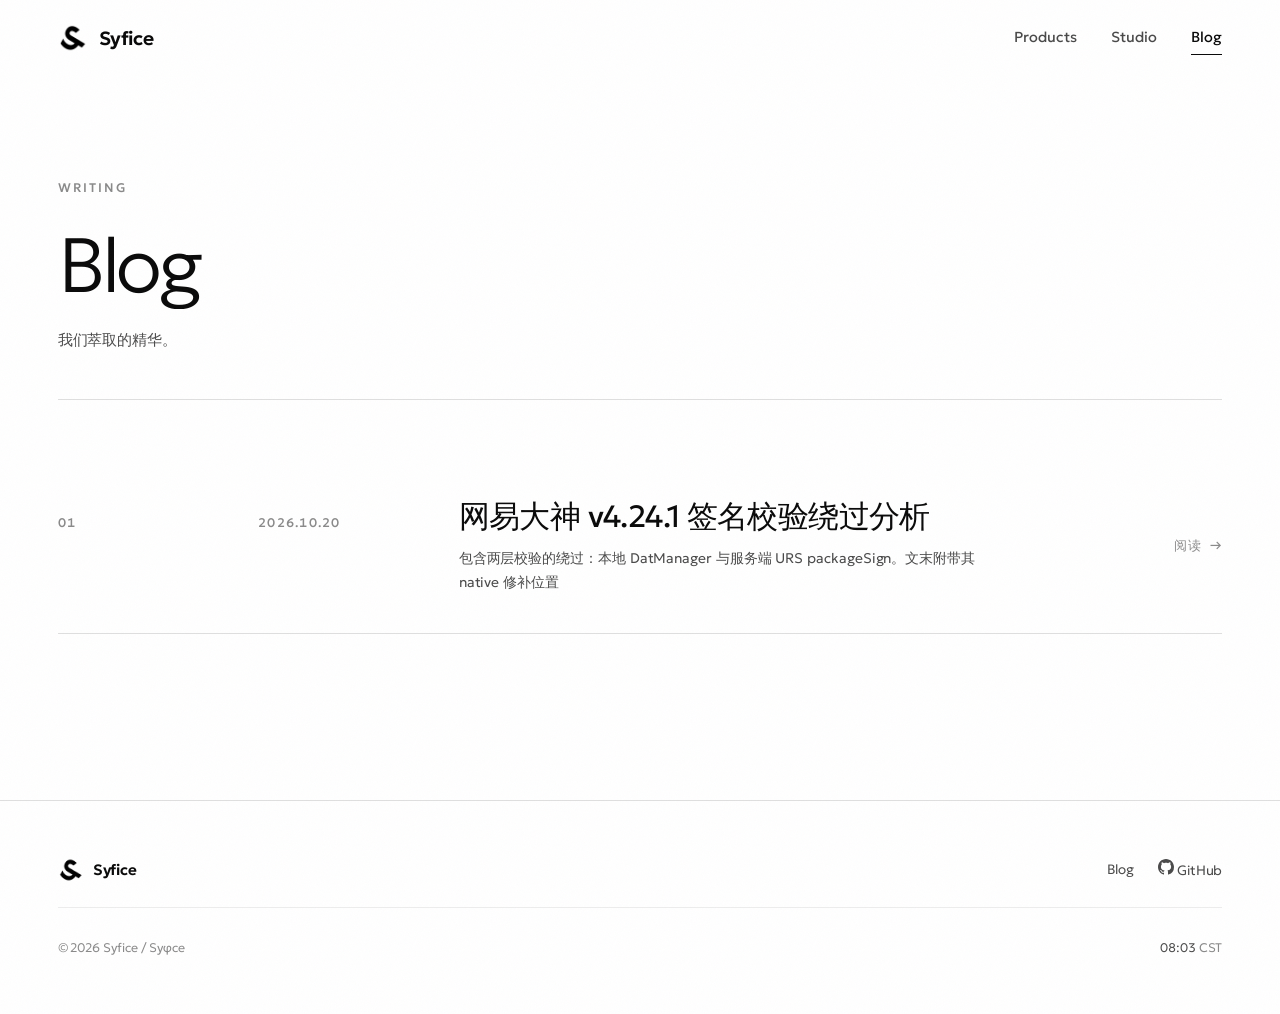
==== blog.html @ 3958f7aa "add blog function and the first passage" ====
<!DOCTYPE html>
<html lang="zh-CN">
<head>
<meta charset="UTF-8">
<meta name="viewport" content="width=device-width, initial-scale=1">
<title>Blog — Syfice</title>
<meta name="description" content="Syfice 的技术笔记：逆向、产品与工程。">
<meta name="theme-color" content="#ffffff">

<meta property="og:type" content="website">
<meta property="og:title" content="Blog — Syfice">
<meta property="og:description" content="Syfice 的技术笔记：逆向、产品与工程。">

<link rel="icon" href="favicon.ico" sizes="any">
<link rel="apple-touch-icon" href="logo.png">
<link rel="preload" as="font" type="font/ttf" href="fonts/Geologica-ExtraLight.ttf" crossorigin>
<link rel="preload" as="font" type="font/ttf" href="fonts/Geologica-Black.ttf" crossorigin>
<link rel="stylesheet" href="style.css">
<script>document.documentElement.classList.add('js');</script>
</head>
<body>

<div class="grain" aria-hidden="true"></div>

<a class="skip" href="#main">跳到主要内容</a>

<!-- ============================ 导航 ============================ -->
<header class="nav" id="nav">
  <div class="nav__inner">
    <a class="brand" href="index.html" aria-label="Syfice">
      <img class="brand__mark" src="logo.png" alt="" width="30" height="30">
      <span class="brand__word">Syfice</span>
    </a>

    <nav class="nav__links" aria-label="导航">
      <a href="index.html#products">Products</a>
      <a href="index.html#studio">Studio</a>
      <a href="blog.html" aria-current="page">Blog</a>
    </nav>

    <button class="burger" id="burger" aria-label="打开菜单" aria-expanded="false" aria-controls="menu">
      <span></span><span></span>
    </button>
  </div>
  <span class="nav__bar" aria-hidden="true"><i id="progress"></i></span>
</header>

<div class="menu" id="menu" hidden>
  <nav class="menu__links" aria-label="移动导航">
    <a href="index.html#products" style="--i:0"><em>01</em>Products</a>
    <a href="index.html#studio" style="--i:1"><em>02</em>Studio</a>
    <a href="blog.html" style="--i:2"><em>03</em>Blog</a>
    <a href="index.html#contact" style="--i:3"><em>04</em>Contact</a>
  </nav>
  <div class="menu__foot">
    <a href="114514">Make binaries flexible</a>
  </div>
</div>

<main id="main">

<!-- ============================ 文章列表 ============================ -->
<section class="section blog-index">
  <div class="wrap">
    <header class="shead">
      <span class="shead__eyebrow" data-reveal>Writing</span>
      <h1 class="shead__title">
        <span class="mask" data-mask><span class="mask__in">Blog</span></span>
      </h1>
      <p class="shead__lede" data-reveal style="--d:1">
        我们萃取的精华。
      </p>
    </header>

    <ol class="posts" id="post-list" aria-label="文章列表"></ol>
    <p class="posts__status" id="post-status" role="status">正在载入文章…</p>

    <noscript>
      <p class="posts__status is-error">文章列表需要 JavaScript 才能加载。</p>
    </noscript>
  </div>
</section>

</main>

<!-- ============================ 页脚 ============================ -->
<footer class="foot">
  <div class="wrap foot__inner">
    <div class="foot__brand">
      <img src="logo.png" alt="" width="26" height="26">
      <span>Syfice</span>
    </div>

    <nav class="foot__nav" aria-label="页脚">
      <a href="blog.html">Blog</a>
      <a href="https://github.com/sy4ce" target="_blank" rel="noopener noreferrer"><svg xmlns="http://www.w3.org/2000/svg" width="16" height="16" fill="currentColor" class="bi bi-github" viewBox="0 0 16 16">
  <path d="M8 0C3.58 0 0 3.58 0 8c0 3.54 2.29 6.53 5.47 7.59.4.07.55-.17.55-.38 0-.19-.01-.82-.01-1.49-2.01.37-2.53-.49-2.69-.94-.09-.23-.48-.94-.82-1.13-.28-.15-.68-.52-.01-.53.63-.01 1.08.58 1.23.82.72 1.21 1.87.87 2.33.66.07-.52.28-.87.51-1.07-1.78-.2-3.64-.89-3.64-3.95 0-.87.31-1.59.82-2.15-.08-.2-.36-1.02.08-2.12 0 0 .67-.21 2.2.82.64-.18 1.32-.27 2-.27s1.36.09 2 .27c1.53-1.04 2.2-.82 2.2-.82.44 1.1.16 1.92.08 2.12.51.56.82 1.27.82 2.15 0 3.07-1.87 3.75-3.65 3.95.29.25.54.73.54 1.48 0 1.07-.01 1.93-.01 2.2 0 .21.15.46.55.38A8.01 8.01 0 0 0 16 8c0-4.42-3.58-8-8-8"/>
</svg> GitHub</a>
    </nav>

    <div class="foot__legal">
      <span>© <span id="year">2026</span> Syfice / Syφce</span>
      <span class="foot__clock"><em id="clock">--:--</em> <span id="clock-zone">CST</span></span>
    </div>
  </div>
</footer>

<script src="script.js"></script>
<script src="blog.js"></script>
</body>
</html>
---- style.css ----
/* ==========================================================================
   Syfice — Software Studio
   Light, Swiss-modernist. Big type, hairline structure, lots of air.
   ========================================================================== */

@font-face { font-family:'Geologica'; src:url('fonts/Geologica-ExtraLight.ttf') format('truetype'); font-weight:200; font-display:swap; }
@font-face { font-family:'Geologica'; src:url('fonts/Geologica-Light.ttf')      format('truetype'); font-weight:300; font-display:swap; }
@font-face { font-family:'Geologica'; src:url('fonts/Geologica-Regular.ttf')    format('truetype'); font-weight:400; font-display:swap; }
@font-face { font-family:'Geologica'; src:url('fonts/Geologica-Medium.ttf')     format('truetype'); font-weight:500; font-display:swap; }
@font-face { font-family:'Geologica'; src:url('fonts/Geologica-SemiBold.ttf')   format('truetype'); font-weight:600; font-display:swap; }
@font-face { font-family:'Geologica'; src:url('fonts/Geologica-Black.ttf')      format('truetype'); font-weight:900; font-display:swap; }

/* ------------------------------- tokens --------------------------------- */
:root{
  /* colour — monochrome, on purpose */
  --paper:      #ffffff;
  --wash:       #f5f5f3;
  --ink:        #0a0a0a;
  --ink-2:      #4a4a4a;
  --ink-3:      #8a8a8a;
  --line:       rgba(10,10,10,.13);
  --line-soft:  rgba(10,10,10,.07);

  /* type
     Latin 走 Geologica（几何无衬线），汉字落到下面的衬线栈 ——
     混排的编辑感就来自这个对比。浏览器按字符逐字回退，不需要额外处理。 */
  --zh: 'Source Han Serif SC', 'Noto Serif SC', 'Songti SC', 'STSong', '华文宋体',
        'SimSun', '宋体', 'MingLiU', 'PMingLiU', serif;
  --sans: 'Geologica', var(--zh);

  /* rhythm */
  --gut:  clamp(20px, 4.5vw, 64px);     /* page gutter   */
  --sec:  clamp(88px, 13vw, 200px);     /* section space */
  --maxw: 1680px;

  /* motion */
  --ease: cubic-bezier(.22,.61,.36,1);
  --ease-out: cubic-bezier(.16,1,.3,1);

  --nav-h: 76px;
}

/* ------------------------------- reset ---------------------------------- */
*,*::before,*::after{ box-sizing:border-box; }
html{ -webkit-text-size-adjust:100%; scroll-behavior:smooth; }
@media (prefers-reduced-motion:reduce){ html{ scroll-behavior:auto; } }

body{
  margin:0;
  background:var(--paper);
  color:var(--ink);
  font-family:var(--sans);
  font-weight:300;
  font-size:clamp(15px,1.05vw,17px);
  line-height:1.6;
  letter-spacing:-.005em;
  /* 让拉丁与汉字之间自动留出气口，汉字标点也不会再顶到行首 */
  text-autospace:normal;
  -webkit-font-smoothing:antialiased;
  -moz-osx-font-smoothing:grayscale;
  overflow-x:hidden;
}
body.is-locked{ overflow:hidden; }

h1,h2,h3,h4,p,figure,dl,dd,ol,ul{ margin:0; padding:0; }
ul,ol{ list-style:none; }
img{ max-width:100%; display:block; }
a{ color:inherit; text-decoration:none; }
button{ font:inherit; color:inherit; background:none; border:0; cursor:pointer; }
em{ font-style:normal; }

::selection{ background:var(--ink); color:var(--paper); }

:focus-visible{ outline:2px solid var(--ink); outline-offset:3px; border-radius:2px; }

.skip{
  position:fixed; top:-100px; left:var(--gut); z-index:999;
  background:var(--ink); color:var(--paper);
  padding:12px 20px; font-size:13px; letter-spacing:.04em;
  transition:top .2s var(--ease);
}
.skip:focus{ top:12px; }

.wrap{
  width:100%; max-width:var(--maxw);
  margin-inline:auto;
  padding-inline:var(--gut);
}

/* --------------------------- masked line reveal --------------------------
   The inner span slides up from under its own clip box. `--mask-pad` buys
   room for descenders, and the matching negative margin gives it back, so
   the padding never moves anything — it is free to be generous.

   The travel has to add the padding back on top of 100%, otherwise the top
   of the span peeks through the padding before the reveal starts.
   `--stagger` / `--delay` are set by whoever owns the group.            */
.mask{
  --mask-pad:.1em;
  display:block; overflow:hidden;
  padding-bottom:var(--mask-pad);
  margin-bottom:calc(var(--mask-pad) * -1);
}
.mask__in{
  display:block;
  transition:transform 1.05s var(--ease-out), opacity .55s var(--ease);
  transition-delay:calc(var(--d,0) * var(--stagger,90ms) + var(--delay,0ms));
}
.js .mask__in{ transform:translateY(calc(100% + var(--mask-pad) + .06em)); opacity:0; }
.mask.is-in .mask__in{ transform:none; opacity:1; }

/* ------------------------------- grain ---------------------------------- */
.grain{
  position:fixed; inset:-50%; z-index:1; pointer-events:none;
  opacity:.028; will-change:transform;
  background-image:url("data:image/svg+xml,%3Csvg xmlns='http://www.w3.org/2000/svg' width='200' height='200'%3E%3Cfilter id='n'%3E%3CfeTurbulence type='fractalNoise' baseFrequency='.85' numOctaves='3'/%3E%3C/filter%3E%3Crect width='200' height='200' filter='url(%23n)'/%3E%3C/svg%3E");
}

/* ============================== NAV ===================================== */
.nav{
  position:fixed; inset:0 0 auto; z-index:100;
  border-bottom:1px solid transparent;
  transition:
    transform    .45s var(--ease),
    background   .45s var(--ease),
    border-color .45s var(--ease),
    backdrop-filter .45s var(--ease);
}
.nav.is-stuck{
  background:rgba(255,255,255,.82);
  backdrop-filter:blur(14px) saturate(1.4);
  -webkit-backdrop-filter:blur(14px) saturate(1.4);
  border-bottom-color:var(--line);
}
.nav.is-hidden{ transform:translateY(-101%); }

/* 阅读进度：一条压在导航下边线上的发丝 */
.nav__bar{
  position:absolute; left:0; right:0; bottom:-1px; height:1px;
  overflow:hidden; pointer-events:none;
}
.nav__bar i{
  display:block; width:100%; height:100%;
  background:var(--ink);
  transform:scaleX(0); transform-origin:left;
}

.nav__inner{
  max-width:var(--maxw); margin-inline:auto;
  padding:0 var(--gut);
  height:var(--nav-h);
  display:flex; align-items:center; gap:40px;
}

.brand{ display:flex; align-items:center; gap:11px; margin-right:auto; }
.brand__mark{ width:30px; height:30px; object-fit:contain; transition:transform .6s var(--ease-out); }
.brand:hover .brand__mark{ transform:rotate(-8deg) scale(1.06); }
.brand__word{
  font-weight:600; font-size:19px; letter-spacing:-.02em;
}

.nav__links{ display:flex; gap:34px; }
.nav__links a{
  position:relative; font-size:14.5px; font-weight:400; letter-spacing:.005em;
  color:var(--ink-2); transition:color .3s var(--ease);
}
.nav__links a::after{
  content:''; position:absolute; left:0; bottom:-5px; height:1px; width:100%;
  background:var(--ink); transform:scaleX(0); transform-origin:right;
  transition:transform .45s var(--ease-out);
}
.nav__links a:hover{ color:var(--ink); }
.nav__links a:hover::after{ transform:scaleX(1); transform-origin:left; }
.nav__links a[aria-current="page"]{ color:var(--ink); }
.nav__links a[aria-current="page"]::after{ transform:scaleX(1); transform-origin:left; }

.nav__end{ display:flex; align-items:center; gap:16px; }

.burger{ display:none; width:30px; height:30px; position:relative; }
.burger span{
  position:absolute; left:5px; width:20px; height:1.5px; background:var(--ink);
  transition:transform .4s var(--ease-out), opacity .3s var(--ease);
}
.burger span:nth-child(1){ top:12px; }
.burger span:nth-child(2){ top:18px; }
.burger[aria-expanded="true"] span:nth-child(1){ transform:translateY(3px) rotate(45deg); }
.burger[aria-expanded="true"] span:nth-child(2){ transform:translateY(-3px) rotate(-45deg); }

/* ============================== BUTTONS ================================= */
.btn{
  position:relative; display:inline-flex; align-items:center; justify-content:center;
  padding:14px 28px; border:1px solid var(--ink); border-radius:999px;
  font-size:14px; font-weight:500; letter-spacing:.01em; line-height:1;
  overflow:hidden; isolation:isolate; white-space:nowrap;
  transition:color .45s var(--ease), transform .35s var(--ease-out);
}
.btn span{ position:relative; z-index:2; }
.btn::before{
  content:''; position:absolute; inset:0; z-index:1;
  background:var(--ink);
  transform:translateY(101%); border-radius:inherit;
  transition:transform .5s var(--ease-out);
}
.btn:hover{ color:var(--paper); }
.btn:hover::before{ transform:translateY(0); }

.btn--solid{ background:var(--ink); color:var(--paper); }
.btn--solid::before{ background:var(--paper); }
.btn--solid:hover{ color:var(--ink); }

.btn--ghost{ border-color:var(--line); color:var(--ink-2); }
.btn--ghost:hover{ border-color:var(--ink); }

.btn--sm{ padding:10px 20px; font-size:13px; }
.btn--lg{ padding:20px 38px; font-size:15.5px; }

/* ============================== HERO ==================================== */
.hero{
  position:relative; min-height:100svh;
  display:flex; flex-direction:column; justify-content:flex-end;
  padding-top:calc(var(--nav-h) + 4vh); padding-bottom:clamp(28px,5vh,56px);
  overflow:hidden;
}
.hero__grid{
  position:absolute; inset:0; z-index:0; pointer-events:none;
  max-width:var(--maxw); margin-inline:auto; padding-inline:var(--gut);
  display:grid; grid-template-columns:repeat(5,1fr); gap:0;
}
.hero__grid span{ border-left:1px solid var(--line-soft); }
.hero__grid span:last-child{ border-right:1px solid var(--line-soft); }

.hero__inner{ position:relative; z-index:2; width:100%; }

.hero__est{
  display:block;
  font-size:12.5px; font-weight:500; letter-spacing:.16em; text-transform:uppercase;
  color:var(--ink-3);
  margin-bottom:clamp(24px,4vh,56px);
}

.hero__title{
  font-size:clamp(52px,11.2vw,206px);
  line-height:.9;
  letter-spacing:-.045em;
  font-weight:200;
  margin-bottom:clamp(32px,5vh,64px);
}
/* each line is its own mask; the inner span slides up from under it */
.hero__title{ --stagger:110ms; --delay:120ms; }
.hero__title .mask{ --mask-pad:.075em; }
.hero__title .mask__in{ transition-duration:1.15s, .6s; }
.hero__title em{ font-weight:900; letter-spacing:-.05em; display:inline-block; }

.hero__lede{
  max-width:34ch;
  padding-top:clamp(22px,3.5vh,40px);
  border-top:1px solid var(--line);
  font-size:clamp(15px,1.15vw,18px);
  color:var(--ink-2); line-height:1.7;
}

/* ============================ SECTIONS ================================== */
.section{ padding-block:var(--sec); position:relative; }
.section--wash{ background:var(--wash); border-block:1px solid var(--line); }

/* 只有一条分隔线：shead 的 border-bottom 就是列表的开场线，
   .prods 不再重复画一条（两条线隔 80px 干瞪眼是最常见的排版事故） */
.shead{
  padding-bottom:clamp(28px,3.6vw,48px);
  border-bottom:1px solid var(--line);
  margin-bottom:clamp(36px,4.6vw,72px);
}
.shead__title{
  font-size:clamp(38px,6vw,104px);
  font-weight:200; line-height:.94; letter-spacing:-.04em;
  text-wrap:balance;
}
.shead__title .mask{ --mask-pad:.1em; }

/* ============================== PRODUCTS ================================ */
/* 六列定宽：列位置由模板决定，不再由内容决定。
   之前 acts 是 auto 列，两个按钮的行会把「描述」整列往左推 39px，
   于是第 04/05 行的描述跟别行对不齐。现在每列都是 1fr，纹丝不动。 */
.prod{
  position:relative;
  display:grid;
  grid-template-columns:repeat(6, minmax(0, 1fr));
  gap:clamp(16px,3vw,56px);
  align-items:baseline;               /* 名称与描述共享首行基线 */
  padding:clamp(22px,2.6vw,34px) 0;
  border-bottom:1px solid var(--line);
}
.prod__num  { grid-column:1 / 2; }
.prod__name { grid-column:2 / 4; }
.prod__meta { grid-column:4 / 6; }
.prod__acts { grid-column:6 / 7; align-self:center; justify-content:flex-end; }

/* 悬停时把行底那条发丝线描成实墨色 —— 比整行变色克制，也更像印刷品 */
.prod::after{
  content:''; position:absolute; left:0; right:0; bottom:-1px; height:1px;
  background:var(--ink);
  transform:scaleX(0); transform-origin:left;
  transition:transform .65s var(--ease-out);
}
.prod:hover::after{ transform:scaleX(1); }

.prod__num{
  font-size:12.5px; font-weight:500; letter-spacing:.14em; color:var(--ink-3);
  font-variant-numeric:tabular-nums;
  transition:color .4s var(--ease);
}
.prod:hover .prod__num{ color:var(--ink); }
.prod__name{
  font-size:clamp(21px,2.5vw,38px);
  font-weight:400; letter-spacing:-.03em; line-height:1.1;
  transition:transform .5s var(--ease-out);
}
.prod:hover .prod__name{ transform:translateX(.12em); }
/* .prod__meta 本身没有样式，只是把「描述 + 技术栈标签」捆成网格的第四列 */
.prod__desc{
  font-size:clamp(14px,1vw,16px); color:var(--ink-2);
  line-height:1.75;                    /* 汉字比拉丁需要更松的行距 */
  text-wrap:pretty;
}
.prod__stack{
  display:flex; flex-wrap:wrap; gap:6px;
  margin-top:11px;
}
.prod__stack li{
  padding:3px 10px 4px;
  border-radius:999px;
  background:var(--wash);
  font-size:11.5px; font-weight:400;
  letter-spacing:.06em; line-height:1.5;
  color:var(--ink-3);
  transition:background .3s var(--ease), color .3s var(--ease);
}
.prod:hover .prod__stack li{ background:var(--line-soft); color:var(--ink-2); }
.prod__acts{ display:flex; gap:8px; }

/* ============================ STUDIO ==================================== */
.studio{
  display:grid; grid-template-columns:minmax(0,1fr) minmax(0,1.05fr);
  gap:clamp(32px,7vw,120px); align-items:start;
}
.studio__col--body{ padding-top:.6em; }
/* 汉字是全角，负字距会让字符粘连；行高也要比拉丁松，否则上下行顶在一起 */
/* 不设 text-wrap:balance —— 它按行长均衡断行，会把 "leads to" 拆开，
   反而读不通。默认的「尽量填满再断」在这里是对的。 */
.studio__title{
  font-size:clamp(36px,5.2vw,86px);
  font-weight:400; line-height:1.16; letter-spacing:0; margin-top:.25em;
}
/* 整块一起上滑：标题会折行，逐行切分反而会写死断行位置 */
.studio__title .mask{ --mask-pad:.22em; }
.studio__lede{
  font-size:clamp(17px,1.5vw,23px); font-weight:400; line-height:1.7;
  letter-spacing:0; color:var(--ink);
  text-wrap:pretty;
}
.studio__body{
  margin-top:clamp(20px,2.4vw,32px);
  font-size:clamp(14.5px,1.05vw,16.5px); color:var(--ink-2); line-height:1.75;
  max-width:56ch;
  text-wrap:pretty;
}
/* 落款不该靠三个 <br> 撑开，那是缩进不是排版 */
.studio__sign{
  margin-top:clamp(30px,3.6vw,48px);
  padding-top:clamp(16px,1.9vw,24px);
  border-top:1px solid var(--line);
  max-width:56ch;
  font-size:12.5px; font-weight:500; letter-spacing:.14em; text-transform:uppercase;
  color:var(--ink-3);
}

/* ============================ CONTACT =================================== */
.contact{
  padding-block:clamp(88px,13vw,190px);
  border-top:1px solid var(--line);
}
.contact__mail{
  position:relative; display:inline-block;
  font-size:clamp(26px,6.6vw,120px);
  font-weight:200; letter-spacing:-.045em; line-height:1.05;
  overflow-wrap:anywhere;
}
/* 磁吸作用在内层 span 上：外层锚点留着做入场位移，
   两者抢同一个 transform 的话，先到的那个会输 */
.contact__mail span{
  display:inline-block;
  transition:transform .7s var(--ease-out);
}
.contact__mail::after{
  content:''; position:absolute; left:0; bottom:.04em;
  width:100%; height:2px; background:var(--ink);
  transform:scaleX(0); transform-origin:left;
  transition:transform .7s var(--ease-out);
}
.contact__mail:hover::after{ transform:scaleX(1); }

/* ============================= FOOTER =================================== */
.foot{
  border-top:1px solid var(--line);
  padding-block:clamp(36px,4.5vw,56px);
  font-size:13.5px; color:var(--ink-2);
}
.foot__inner{
  display:grid;
  grid-template-columns:1fr auto;
  align-items:center;
  gap:24px 48px;
}
.foot__brand{ display:flex; align-items:center; gap:9px; font-weight:600; color:var(--ink); font-size:15px; }
.foot__brand img{ width:26px; height:26px; object-fit:contain; }

.foot__nav{ display:flex; gap:24px; }
.foot__nav a{ position:relative; transition:color .3s var(--ease); }
.foot__nav a:hover{ color:var(--ink); }

.foot__legal{
  grid-column:1 / -1;
  display:flex; justify-content:space-between; gap:20px; flex-wrap:wrap;
  padding-top:clamp(20px,2.4vw,30px);
  border-top:1px solid var(--line-soft);
  font-size:12.5px; color:var(--ink-3);
}
.foot__clock em{ font-variant-numeric:tabular-nums; color:var(--ink-2); }

/* ============================== BLOG ==================================== */
/* 列表页首屏要给固定导航让出位置，同时保留刊头式的大留白 */
.blog-index{
  padding-top:calc(var(--nav-h) + clamp(56px,8vw,120px));
}

.shead__eyebrow{
  display:block;
  margin-bottom:clamp(18px,2.4vw,32px);
  font-size:12.5px; font-weight:500; letter-spacing:.16em; text-transform:uppercase;
  color:var(--ink-3);
}
.shead__lede{
  max-width:46ch;
  margin-top:clamp(18px,2vw,28px);
  font-size:clamp(15px,1.1vw,17px); line-height:1.75;
  color:var(--ink-2);
  text-wrap:pretty;
}
.shead--split{
  display:flex; align-items:flex-end; justify-content:space-between;
  gap:20px 40px; flex-wrap:wrap;
}
.blog-teaser__all{ margin-bottom:.35em; }

/* --- 文章列表 ------------------------------------------------------------ */
.postrow{ position:relative; border-bottom:1px solid var(--line); }
.postrow::after{
  content:''; position:absolute; left:0; right:0; bottom:-1px; height:1px;
  background:var(--ink);
  transform:scaleX(0); transform-origin:left;
  transition:transform .65s var(--ease-out);
}
.postrow:hover::after{ transform:scaleX(1); }

.postrow__link{
  display:grid;
  grid-template-columns:repeat(6,minmax(0,1fr));
  gap:clamp(16px,3vw,56px);
  align-items:baseline;
  padding:clamp(24px,3vw,40px) 0;
}
.postrow__num{
  grid-column:1 / 2;
  font-size:12.5px; font-weight:500; letter-spacing:.14em; color:var(--ink-3);
  font-variant-numeric:tabular-nums;
  transition:color .4s var(--ease);
}
.postrow__date{
  grid-column:2 / 3;
  font-size:12.5px; font-weight:500; letter-spacing:.1em; color:var(--ink-3);
  font-variant-numeric:tabular-nums; white-space:nowrap;
}
.postrow__body{ grid-column:3 / 6; min-width:0; }
.postrow__title{
  display:block;
  font-size:clamp(21px,2.4vw,36px);
  font-weight:400; line-height:1.24; letter-spacing:-.02em;
  transition:transform .5s var(--ease-out);
}
.postrow__desc{
  display:block; margin-top:10px; max-width:58ch;
  font-size:clamp(14px,1vw,16px); line-height:1.75; color:var(--ink-2);
  text-wrap:pretty;
}
.postrow__go{
  grid-column:6 / 7; justify-self:end; align-self:center;
  font-size:12.5px; font-weight:500; letter-spacing:.1em;
  color:var(--ink-3); white-space:nowrap;
  transition:color .3s var(--ease), transform .5s var(--ease-out);
}
.postrow__go::after{ content:'\2192'; margin-left:8px; display:inline-block; }
.postrow:hover .postrow__num{ color:var(--ink); }
.postrow:hover .postrow__title{ transform:translateX(.12em); }
.postrow:hover .postrow__go{ color:var(--ink); transform:translateX(4px); }

.posts__status,
.post__status{
  margin-top:clamp(24px,3vw,40px);
  font-size:14px; line-height:1.75; color:var(--ink-3);
}
.posts__status.is-error,
.post__status.is-error{ color:var(--ink); }

/* --- 文章页 -------------------------------------------------------------- */
.post{
  padding-top:calc(var(--nav-h) + clamp(40px,6.5vw,96px));
  padding-bottom:var(--sec);
}
.post__inner{ max-width:52rem; margin-inline:auto; }

.post__back{
  display:inline-flex; align-items:center; gap:9px;
  font-size:13px; color:var(--ink-2); letter-spacing:.03em;
}
.post__back span{ transition:transform .4s var(--ease-out); }
.post__back:hover{ color:var(--ink); }
.post__back:hover span{ transform:translateX(-4px); }

.post__head{
  margin-top:clamp(28px,4vw,52px);
  padding-bottom:clamp(28px,3.6vw,44px);
  border-bottom:1px solid var(--line);
}
.post__meta{
  display:flex; flex-wrap:wrap; align-items:center; gap:8px 14px;
  font-size:12.5px; font-weight:500; letter-spacing:.12em; text-transform:uppercase;
  color:var(--ink-3);
  font-variant-numeric:tabular-nums;
}
.post__dot{ color:var(--ink-3); }
.post__title{
  margin-top:clamp(16px,2vw,26px);
  font-size:clamp(30px,4.2vw,56px);
  font-weight:300; line-height:1.22; letter-spacing:-.015em;
  text-wrap:balance;
}
.post__desc{
  margin-top:clamp(14px,1.8vw,22px);
  max-width:58ch;
  font-size:clamp(15px,1.15vw,18px); line-height:1.75;
  color:var(--ink-2); text-wrap:pretty;
}

.post__body{ padding-top:clamp(32px,4vw,52px); }
.js .post__body{
  opacity:0; transform:translateY(18px);
  transition:opacity .9s var(--ease-out), transform .9s var(--ease-out);
}
.js .post__body.is-in{ opacity:1; transform:none; }

.post__foot{
  margin-top:clamp(48px,7vw,96px);
  padding-top:clamp(20px,2.4vw,28px);
  border-top:1px solid var(--line);
}

/* --- Markdown 正文 ------------------------------------------------------- */
.prose{
  font-size:clamp(15.5px,1.08vw,17px);
  line-height:1.9;
  color:var(--ink);
  overflow-wrap:break-word;
}
.prose > :first-child{ margin-top:0; }
.prose p,
.prose ul,
.prose ol,
.prose blockquote,
.prose pre,
.prose figure,
.prose hr{ margin-top:1.35em; }
.prose h1,
.prose h2,
.prose h3,
.prose h4{
  margin-top:2.1em; line-height:1.4; font-weight:500;
  scroll-margin-top:calc(var(--nav-h) + 24px);
}
.prose h1,
.prose h2{
  padding-top:clamp(20px,2.4vw,30px);
  border-top:1px solid var(--line);
  font-size:clamp(23px,2.4vw,30px);
  letter-spacing:-.02em;
}
.prose h3{ font-size:clamp(18px,1.6vw,21px); }
.prose h4{ font-size:1.02em; font-weight:600; }
.prose p{ text-wrap:pretty; }

.prose a{
  text-decoration:underline; text-underline-offset:.2em;
  text-decoration-thickness:1px; text-decoration-color:var(--ink-3);
  transition:text-decoration-color .3s var(--ease);
}
.prose a:hover{ text-decoration-color:var(--ink); }
.prose strong{ font-weight:600; }
.prose em{ font-style:italic; }

.prose ul,
.prose ol{ padding-left:1.4em; }
.prose ul{ list-style:disc; }
.prose ol{ list-style:decimal; }
.prose li{ margin-top:.35em; }
.prose li::marker{ color:var(--ink-3); }
.prose li > ul,
.prose li > ol{ margin-top:.35em; }

.prose hr{
  border:0; border-top:1px solid var(--line);
  margin-block:2.6em;
}
.prose blockquote{
  padding:2px 0 2px 20px;
  border-left:2px solid var(--ink);
  color:var(--ink-2);
}
.prose blockquote p{ margin-top:.7em; }
.prose blockquote p:first-child{ margin-top:0; }

.prose code{
  font-family:ui-monospace,SFMono-Regular,'SF Mono',Menlo,Consolas,'Cascadia Mono','Liberation Mono',monospace;
  font-size:.88em;
  background:var(--wash);
  border-radius:3px;
  padding:.16em .42em;
  overflow-wrap:anywhere;
}
.prose pre{
  margin-top:1.6em;
  padding:42px 22px 20px;
  background:#0d0d0d; color:#e9e9e7;
  border-radius:3px;
  overflow:auto;
  line-height:1.65;
  -webkit-overflow-scrolling:touch;
}
.prose pre code{
  font-size:.86em;
  background:none; padding:0; border-radius:0;
  overflow-wrap:normal;
}

/* pre 外面套一层，复制按钮才能固定在右上角而不随横向滚动跑掉 */
.prose__code{ position:relative; margin-top:1.6em; }
.prose__code pre{ margin-top:0; }
.codecopy{
  position:absolute; top:10px; right:12px;
  padding:7px 13px;
  border:1px solid rgba(255,255,255,.22);
  border-radius:999px;
  background:rgba(255,255,255,.05);
  color:rgba(255,255,255,.62);
  font:500 11px/1 var(--sans); letter-spacing:.08em;
  -webkit-backdrop-filter:blur(6px);
  backdrop-filter:blur(6px);
  opacity:0;
  transition:opacity .3s var(--ease), color .3s var(--ease), border-color .3s var(--ease);
}
.prose__code:hover .codecopy,
.codecopy:focus-visible{ opacity:1; }
.codecopy:hover{ color:#fff; border-color:rgba(255,255,255,.6); }
.codecopy.is-done{ opacity:1; color:#fff; border-color:#fff; }

.prose__scroll{
  margin-top:1.6em;
  overflow-x:auto;
  -webkit-overflow-scrolling:touch;
}
.prose__scroll table{ margin-top:0; }
.prose table{
  width:100%; border-collapse:collapse;
  font-size:.92em; line-height:1.6;
}
.prose th{
  padding:10px 14px; text-align:left; font-weight:600; white-space:nowrap;
  border-bottom:1px solid var(--ink);
}
.prose td{
  padding:10px 14px; vertical-align:top;
  border-bottom:1px solid var(--line);
}
.prose tbody tr:last-child td{ border-bottom:0; }

.prose img{
  margin-block:1.8em;
  border:1px solid var(--line);
  height:auto;
}
.prose figure img{ margin-block:0; }

@media (hover:none){
  .codecopy{ opacity:1; }
}

@media (max-width:1199px){
  .postrow__link{
    grid-template-columns:minmax(0,1fr) auto;
    row-gap:12px;
  }
  .postrow__num{ grid-area:1 / 1; }
  .postrow__date{ grid-area:1 / 2; justify-self:end; }
  .postrow__body{ grid-area:2 / 1 / 3 / 3; }
  .postrow__go{ display:none; }
}

@media (max-width:760px){
  .blog-index{ padding-top:calc(var(--nav-h) + 48px); }
  .post{ padding-top:calc(var(--nav-h) + 36px); }
  .post__title{ font-size:clamp(26px,8vw,36px); }

  /* 表格宁可横向滚动，也别把每格挤成一行两个字 */
  .prose__scroll table{ min-width:34rem; }
}

@media (prefers-reduced-motion:reduce){
  .js .post__body{ opacity:1; transform:none; transition:none; }
}

/* ============================ MENU (mobile) ============================= */
.menu{
  position:fixed; inset:0; z-index:99;
  background:var(--paper);
  display:flex; flex-direction:column; justify-content:center;
  padding:var(--nav-h) var(--gut) 40px;
  opacity:0; visibility:hidden;
  transition:opacity .45s var(--ease), visibility .45s;
}
.menu.is-open{ opacity:1; visibility:visible; }
.menu__links{ display:flex; flex-direction:column; }
.menu__links a{
  position:relative;
  display:flex; align-items:baseline; gap:18px;
  font-size:clamp(34px,10vw,60px); font-weight:300; letter-spacing:-.035em;
  padding:14px 0; border-bottom:1px solid transparent;
  opacity:0; transform:translateY(22px);
  transition:opacity .5s var(--ease-out), transform .5s var(--ease-out), color .3s;
}
/* 分隔线跟着文字一起从左边画出来，比直接淡入有意思 */
.menu__links a::after{
  content:''; position:absolute; left:0; right:0; bottom:-1px; height:1px;
  background:var(--line);
  transform:scaleX(0); transform-origin:left;
  transition:transform .75s var(--ease-out);
}
.menu.is-open .menu__links a{ opacity:1; transform:none; }
.menu.is-open .menu__links a:nth-child(1){ transition-delay:.06s }
.menu.is-open .menu__links a:nth-child(2){ transition-delay:.12s }
.menu.is-open .menu__links a:nth-child(3){ transition-delay:.18s }
.menu.is-open .menu__links a:nth-child(4){ transition-delay:.24s }
.menu.is-open .menu__links a:nth-child(5){ transition-delay:.30s }
.menu.is-open .menu__links a::after{
  transform:scaleX(1);
  transition-delay:calc(.14s + var(--i,0) * .06s);
}
.menu__links em{ font-size:12.5px; font-weight:500; letter-spacing:.14em; color:var(--ink-3); }
.menu__foot{ margin-top:auto; padding-top:40px; font-size:14px; color:var(--ink-2); }

/* ============================ REVEAL ==================================== */
/* Scoped to .js so the page stays fully readable with scripting off. */
[data-reveal]{
  transition:opacity .9s var(--ease-out), transform .9s var(--ease-out);
  transition-delay:calc(var(--d,0) * 90ms);
}
.js [data-reveal]{ opacity:0; transform:translateY(26px); }
[data-reveal].is-in{ opacity:1; transform:none; }

@media (prefers-reduced-motion:reduce){
  [data-reveal], .mask__in{
    opacity:1 !important; transform:none !important; transition:none !important;
  }
  *{ transition-duration:.01ms !important; animation-duration:.01ms !important; }
}

/* ============================ RESPONSIVE ================================ */
@media (max-width:1024px){
  .studio{ grid-template-columns:1fr; }
}

/* 六列在 1200px 以下就装不下两个按钮了：每列只剩不到 152px，
   而 .btn 有 overflow:hidden，min-width:auto 会退化成 0 —— 按钮不会换行，
   只会把「网站」「源码」挤在一起并把字裁掉。所以这个区间换成
   「序号 + 名称 + 操作」一行、描述另起一行铺满。 */
@media (min-width:761px) and (max-width:1199px){
  .prod{
    grid-template-columns:auto minmax(0,1fr) auto;
    row-gap:14px;
  }
  .prod__num  { grid-area:1 / 1; }
  .prod__name { grid-area:1 / 2; }
  .prod__acts { grid-area:1 / 3; align-self:center; }
  .prod__meta { grid-area:2 / 2 / 3 / 4; max-width:58ch; }
}

@media (max-width:760px){
  :root{ --nav-h:64px; }
  .nav__links{ display:none; }
  .burger{ display:block; }

  .hero{ min-height:auto; padding-top:calc(var(--nav-h) + 18vh); padding-bottom:64px; }
  .hero__grid{ grid-template-columns:repeat(3,1fr); }
  .hero__grid span:nth-child(n+4){ display:none; }

  /* 产品行折成两列：序号靠左，名称/描述/按钮依次排到右侧 */
  .prod{
    grid-template-columns:auto minmax(0,1fr);
    row-gap:10px;
  }
  .prod__num{ grid-column:1 / 2; }
  .prod__name, .prod__meta, .prod__acts{ grid-column:2 / -1; }
  .prod__acts{
    align-self:auto; justify-content:flex-start;
    margin-top:6px;
  }

  .foot__inner{ grid-template-columns:1fr; }
  .foot__nav{ flex-wrap:wrap; gap:16px 24px; }
}

@media (max-width:420px){
  .brand__word{ display:none; }
}
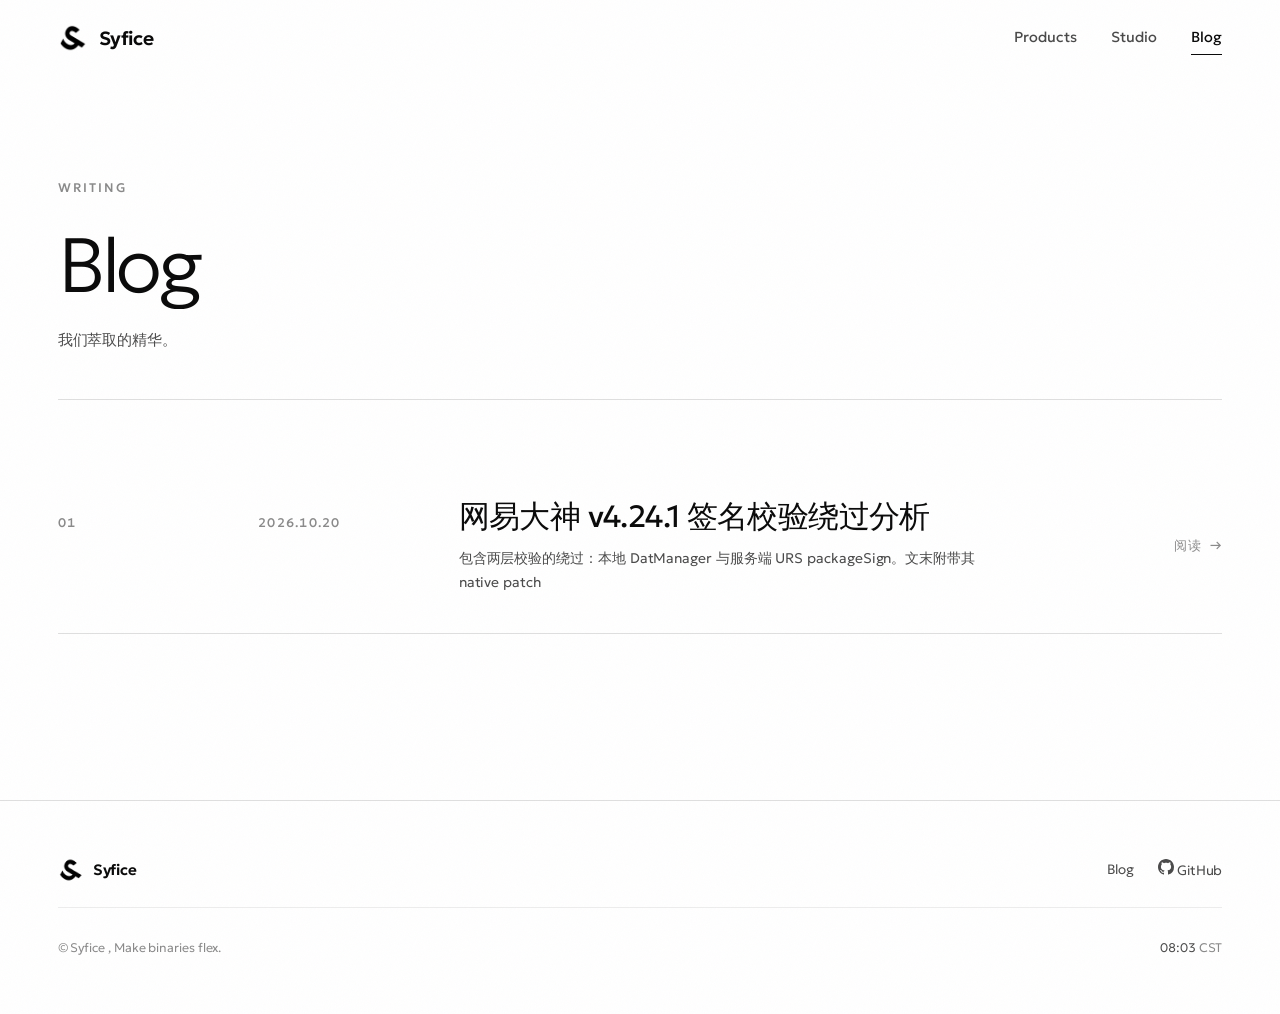
==== commit e49da598: "update" ====
--- a/blog.html
+++ b/blog.html
@@ -99,7 +99,7 @@
     </nav>
 
     <div class="foot__legal">
-      <span>© <span id="year">2026</span> Syfice / Syφce</span>
+      <span>© Syfice , Make binaries flex.</span>
       <span class="foot__clock"><em id="clock">--:--</em> <span id="clock-zone">CST</span></span>
     </div>
   </div>
